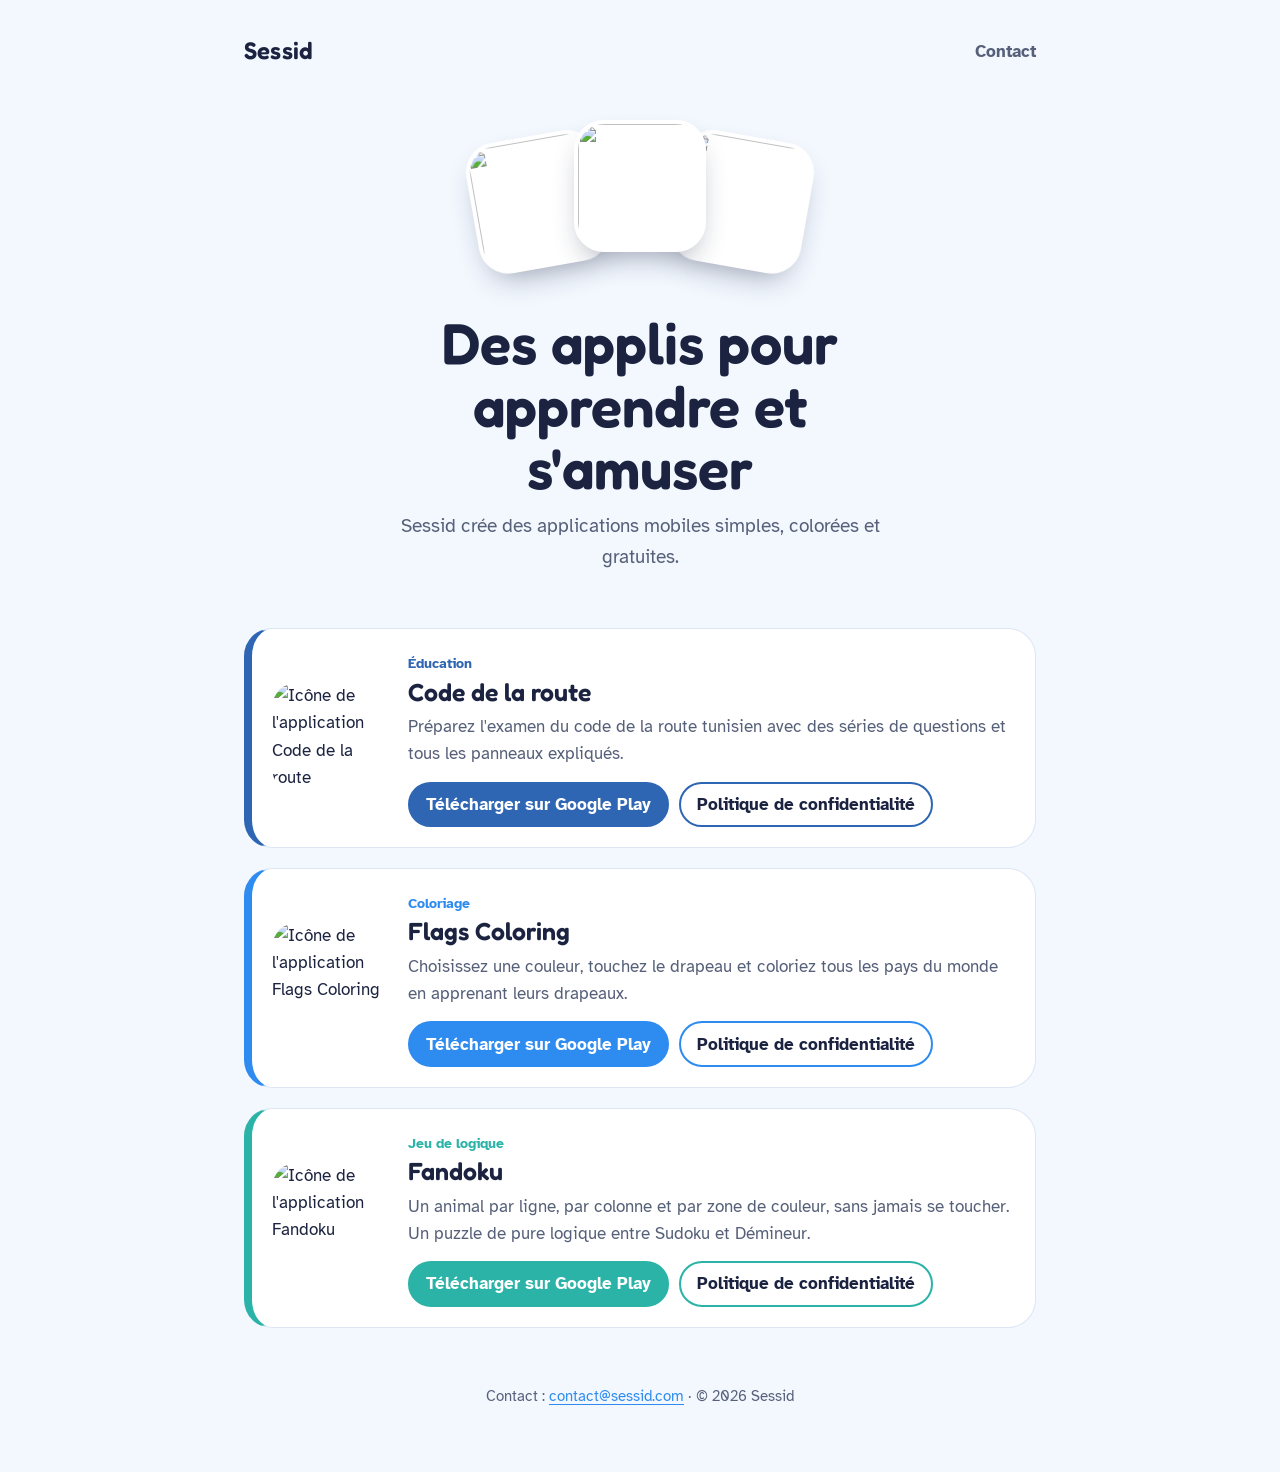
==== index.html @ e7c820d3 "Add files via upload" ====
<!doctype html>
<html lang="fr">
<head>
<meta charset="utf-8">
<meta name="viewport" content="width=device-width, initial-scale=1">
<title>Sessid – Applications mobiles</title>
<meta name="description" content="Code de la route, Flags Coloring et Fandoku : les applications mobiles de Sessid.">
<link rel="icon" href="/images/fandoku.webp">
<link rel="preconnect" href="https://fonts.googleapis.com">
<link rel="preconnect" href="https://fonts.gstatic.com" crossorigin>
<link href="https://fonts.googleapis.com/css2?family=Atkinson+Hyperlegible:wght@400;700&family=Fredoka:wght@600&display=swap" rel="stylesheet">
<link rel="stylesheet" href="/style.css">
</head>
<body>
<div class="wrap">
  <header class="site">
    <a class="brand" href="/">Sessid</a>
    <nav><a href="mailto:contact@sessid.com">Contact</a></nav>
  </header>

  <section class="hero">
    <div class="fan" aria-hidden="true">
      <img src="/images/flags-coloring.webp" alt="">
      <img src="/images/code-de-la-route.webp" alt="">
      <img src="/images/fandoku.webp" alt="">
    </div>
    <h1>Des applis pour apprendre et s'amuser</h1>
    <p>Sessid crée des applications mobiles simples, colorées et gratuites.</p>
  </section>

  <main>
    <ul class="apps">
      <li class="app road">
        <img src="/images/code-de-la-route.webp" alt="Icône de l'application Code de la route" width="112" height="112">
        <div>
          <span class="tag">Éducation</span>
          <h2>Code de la route</h2>
          <p>Préparez l'examen du code de la route tunisien avec des séries de questions et tous les panneaux expliqués.</p>
          <div class="links">
            <a class="play" href="https://play.google.com/store/apps/details?id=com.sami.codedelaroute">Télécharger sur Google Play</a>
            <a href="/privacy/code-de-la-route.html">Politique de confidentialité</a>
          </div>
        </div>
      </li>
      <li class="app flags">
        <img src="/images/flags-coloring.webp" alt="Icône de l'application Flags Coloring" width="112" height="112">
        <div>
          <span class="tag">Coloriage</span>
          <h2>Flags Coloring</h2>
          <p>Choisissez une couleur, touchez le drapeau et coloriez tous les pays du monde en apprenant leurs drapeaux.</p>
          <div class="links">
            <a class="play" href="https://play.google.com/store/apps/details?id=com.sami.flags.coloring">Télécharger sur Google Play</a>
            <a href="/privacy/flags-coloring.html">Politique de confidentialité</a>
          </div>
        </div>
      </li>
      <li class="app fan-app">
        <img src="/images/fandoku.webp" alt="Icône de l'application Fandoku" width="112" height="112">
        <div>
          <span class="tag">Jeu de logique</span>
          <h2>Fandoku</h2>
          <p>Un animal par ligne, par colonne et par zone de couleur, sans jamais se toucher. Un puzzle de pure logique entre Sudoku et Démineur.</p>
          <div class="links">
            <a class="play" href="https://play.google.com/store/apps/details?id=com.sami.fandoku">Télécharger sur Google Play</a>
            <a href="/privacy/fandoku.html">Politique de confidentialité</a>
          </div>
        </div>
      </li>
    </ul>
  </main>

  <footer>Contact : <a href="mailto:contact@sessid.com">contact@sessid.com</a> · © 2026 Sessid</footer>
</div>
</body>
</html>
---- style.css ----
:root{
  --paper:#F3F8FF; --surface:#FFFFFF; --ink:#1B2340; --muted:#566079; --line:#DCE6F5;
  --sky:#2E8BF0; --teal:#2BB3A8; --orange:#F28C3B; --road:#2F66B3; --sun:#FFC83D;
  color-scheme: light dark;
}
@media (prefers-color-scheme: dark){
  :root{ --paper:#0E1630; --surface:#16213F; --ink:#EEF2FA; --muted:#A3AEC6; --line:#25335A; }
}
*{box-sizing:border-box}
html{-webkit-text-size-adjust:100%}
body{margin:0;background:var(--paper);color:var(--ink);
  font-family:"Atkinson Hyperlegible",system-ui,-apple-system,"Segoe UI",Roboto,sans-serif;
  font-size:1.0625rem;line-height:1.6}
h1,h2,.brand{font-family:"Fredoka","Atkinson Hyperlegible",system-ui,sans-serif;font-weight:600}
a{color:var(--sky);text-underline-offset:3px}
a:focus-visible{outline:3px solid var(--sun);outline-offset:3px;border-radius:6px}
.wrap{max-width:52rem;margin:0 auto;padding:2rem 1.25rem 4rem}
header.site{display:flex;align-items:center;justify-content:space-between;margin-bottom:1rem}
.brand{color:inherit;text-decoration:none;font-size:1.5rem;letter-spacing:.01em}
header.site nav a{color:var(--muted);text-decoration:none;font-weight:700}
header.site nav a:hover{color:var(--ink)}

/* hero */
.hero{text-align:center;padding:2.5rem 0 3.5rem}
.fan{display:flex;justify-content:center;margin:0 auto 2.25rem;height:150px}
.fan img{width:132px;height:132px;border-radius:30px;background:#fff;
  box-shadow:0 14px 30px -12px rgba(27,35,64,.45);border:4px solid var(--surface);
  margin:0 -14px;animation:deal .7s cubic-bezier(.2,.9,.3,1.3) both}
.fan img:nth-child(1){transform:rotate(-10deg) translateY(10px);animation-delay:.05s}
.fan img:nth-child(2){transform:translateY(-6px);z-index:1;animation-delay:.15s}
.fan img:nth-child(3){transform:rotate(10deg) translateY(10px);animation-delay:.25s}
@keyframes deal{from{opacity:0;translate:0 40px;scale:.8}}
@media (prefers-reduced-motion:reduce){.fan img{animation:none}}
.hero h1{font-size:clamp(2.4rem,7vw,3.6rem);line-height:1.08;margin:0 auto .75rem;max-width:16ch}
.hero p{color:var(--muted);font-size:1.2rem;margin:0 auto;max-width:32rem}

/* apps */
.apps{list-style:none;margin:0;padding:0;display:grid;gap:1.25rem}
.app{display:grid;grid-template-columns:112px 1fr;gap:1.5rem;align-items:center;
  background:var(--surface);border-radius:28px;padding:1.25rem 1.5rem 1.25rem 1.25rem;
  border:1px solid var(--line);border-left:8px solid var(--accent)}
.app img{width:112px;height:112px;border-radius:26px;display:block}
.app h2{margin:0;font-size:1.55rem;line-height:1.2}
.app p{margin:.35rem 0 .9rem;color:var(--muted)}
.tag{display:inline-block;font-size:.85rem;font-weight:700;color:var(--accent);margin-bottom:.15rem}
.links{display:flex;flex-wrap:wrap;gap:.6rem}
.links a{display:inline-block;padding:.45rem 1rem;border-radius:999px;font-weight:700;
  text-decoration:none;border:2px solid var(--accent);color:var(--ink)}
.links a:hover{background:var(--accent);color:#fff}
.links a.play{background:var(--accent);color:#fff}
.links a.play:hover{filter:brightness(1.1)}
.app.road{--accent:var(--road)} .app.flags{--accent:var(--sky)} .app.fan-app{--accent:var(--teal)}
@media (max-width:520px){
  .app{grid-template-columns:76px 1fr;gap:1rem;padding:1rem;align-items:start}
  .app img{width:76px;height:76px;border-radius:18px}
  .fan img{width:100px;height:100px;border-radius:24px}
  .fan{height:120px}
}
footer{margin-top:3.5rem;text-align:center;color:var(--muted);font-size:.95rem}

/* privacy pages */
.doc{max-width:44rem}
.doc h1{font-size:clamp(1.8rem,5vw,2.4rem);line-height:1.15}
.doc h2{font-size:1.3rem;margin:2.25rem 0 .5rem}
.doc .meta{color:var(--muted);margin-top:0}
.langs{display:flex;gap:1rem;margin:0 0 2rem;padding:0;list-style:none}
.lang-block{border-top:3px solid var(--sky);padding-top:1.5rem;margin-top:3rem}
.doc ul{padding-left:1.25rem}
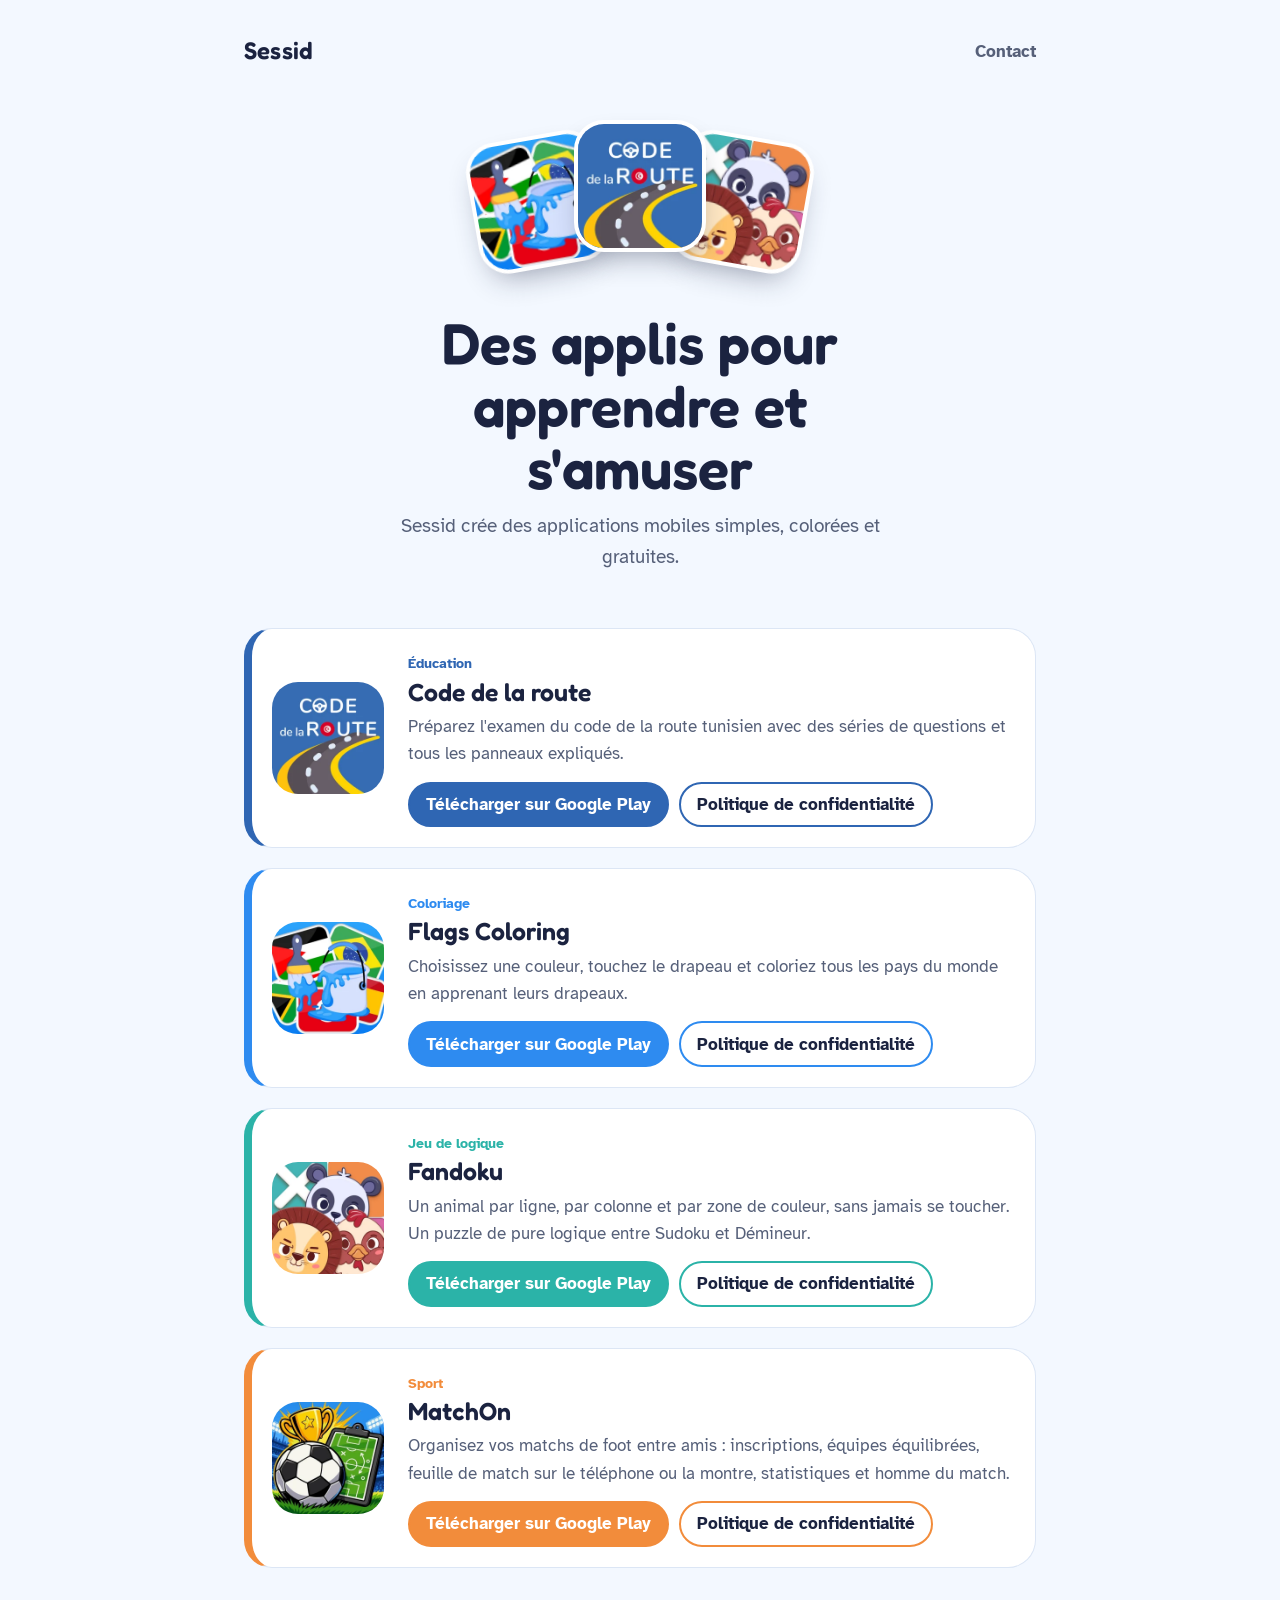
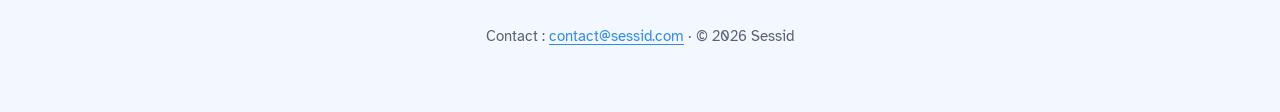
==== commit bd5abe29: "MatchOn : politique de confidentialité et carte sur l'accueil Co-Authored-By: Claude Opus 5.5 <norep" ====
--- a/index.html
+++ b/index.html
@@ -4,7 +4,7 @@
 <meta charset="utf-8">
 <meta name="viewport" content="width=device-width, initial-scale=1">
 <title>Sessid – Applications mobiles</title>
-<meta name="description" content="Code de la route, Flags Coloring et Fandoku : les applications mobiles de Sessid.">
+<meta name="description" content="Code de la route, Flags Coloring, Fandoku et MatchOn : les applications mobiles de Sessid.">
 <link rel="icon" href="/images/fandoku.webp">
 <link rel="preconnect" href="https://fonts.googleapis.com">
 <link rel="preconnect" href="https://fonts.gstatic.com" crossorigin>
@@ -66,6 +66,18 @@
           </div>
         </div>
       </li>
+      <li class="app match">
+        <img src="/images/match-on.webp" alt="Icône de l'application MatchOn" width="112" height="112">
+        <div>
+          <span class="tag">Sport</span>
+          <h2>MatchOn</h2>
+          <p>Organisez vos matchs de foot entre amis : inscriptions, équipes équilibrées, feuille de match sur le téléphone ou la montre, statistiques et homme du match.</p>
+          <div class="links">
+            <a class="play" href="https://play.google.com/store/apps/details?id=com.sami.matchon">Télécharger sur Google Play</a>
+            <a href="/privacy/match-on.html">Politique de confidentialité</a>
+          </div>
+        </div>
+      </li>
     </ul>
   </main>
 
--- a/style.css
+++ b/style.css
@@ -49,7 +49,7 @@
 .links a:hover{background:var(--accent);color:#fff}
 .links a.play{background:var(--accent);color:#fff}
 .links a.play:hover{filter:brightness(1.1)}
-.app.road{--accent:var(--road)} .app.flags{--accent:var(--sky)} .app.fan-app{--accent:var(--teal)}
+.app.road{--accent:var(--road)} .app.flags{--accent:var(--sky)} .app.fan-app{--accent:var(--teal)} .app.match{--accent:var(--orange)}
 @media (max-width:520px){
   .app{grid-template-columns:76px 1fr;gap:1rem;padding:1rem;align-items:start}
   .app img{width:76px;height:76px;border-radius:18px}
